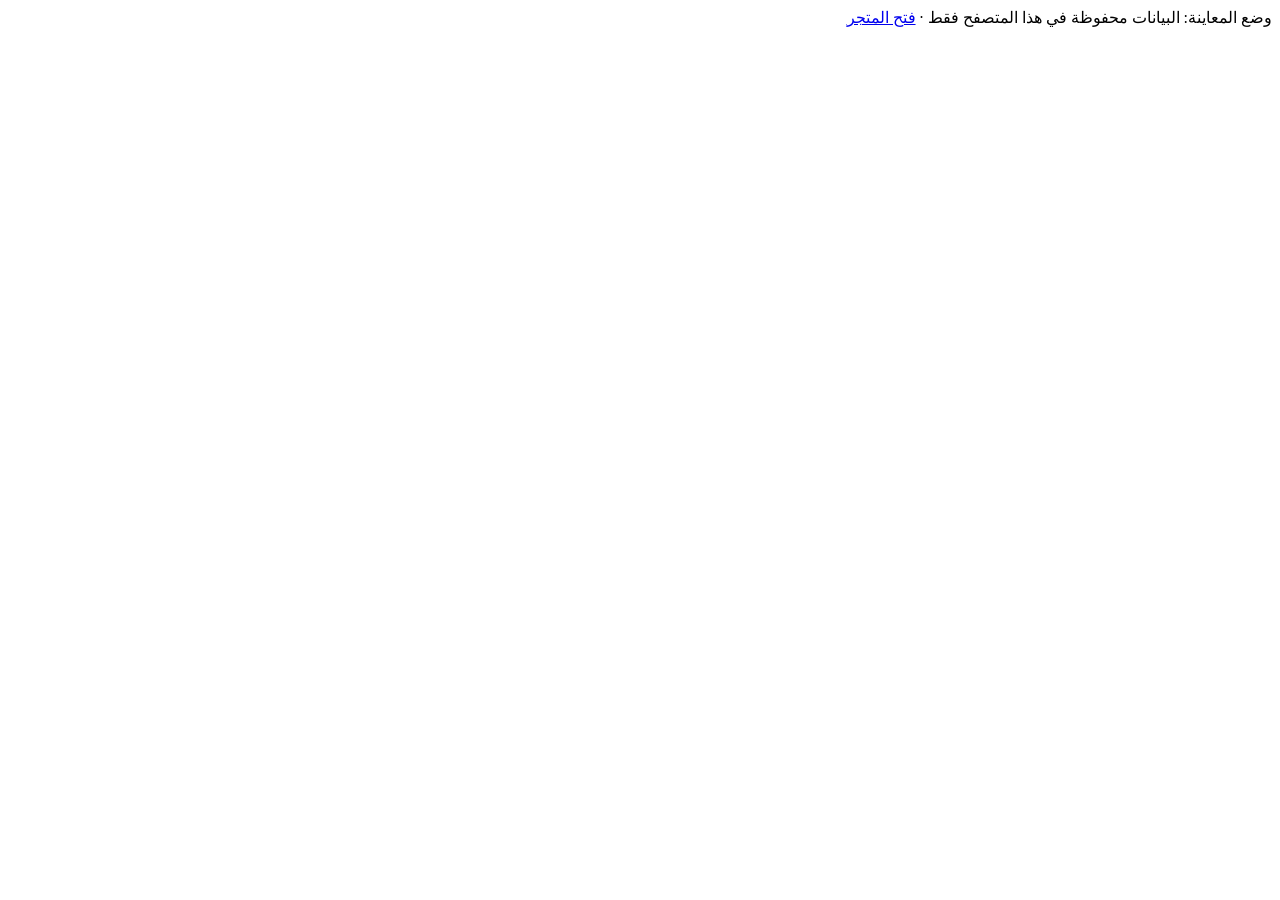
==== admin.html @ ce9045cd "Add files via upload" ====
<!DOCTYPE html>
<html lang="ar" dir="rtl">
<head>
<meta charset="utf-8">
<meta name="viewport" content="width=device-width, initial-scale=1">
<meta name="robots" content="noindex, nofollow">
<title>لوحة تحكم LUNÉ</title>
<link rel="icon" href="data:image/svg+xml,%3Csvg xmlns='http://www.w3.org/2000/svg' viewBox='0 0 64 64'%3E%3Crect width='64' height='64' rx='14' fill='%232B1F23'/%3E%3Ctext x='32' y='44' font-family='Georgia' font-size='34' text-anchor='middle' fill='%23F4DCDD'%3EL%3C/text%3E%3C/svg%3E">
<link rel="preconnect" href="https://fonts.googleapis.com">
<link rel="preconnect" href="https://fonts.gstatic.com" crossorigin>
<link rel="stylesheet" href="https://fonts.googleapis.com/css2?family=Alexandria:wght@300;400;500&family=IBM+Plex+Sans+Arabic:wght@400;500;600&family=Bodoni+Moda:wght@500&display=swap">
<link rel="stylesheet" href="assets/style.css">
<link rel="stylesheet" href="assets/admin.css">
<script src="config.js"></script>
</head>
<body class="adm">
<div id="previewBar" class="preview-bar hidden">وضع المعاينة: البيانات محفوظة في هذا المتصفح فقط · <a href="index.html">فتح المتجر</a></div>
<div id="app"><div class="loading"><div class="spin"></div></div></div>
<script type="module" src="js/admin.js"></script>
</body>
</html>
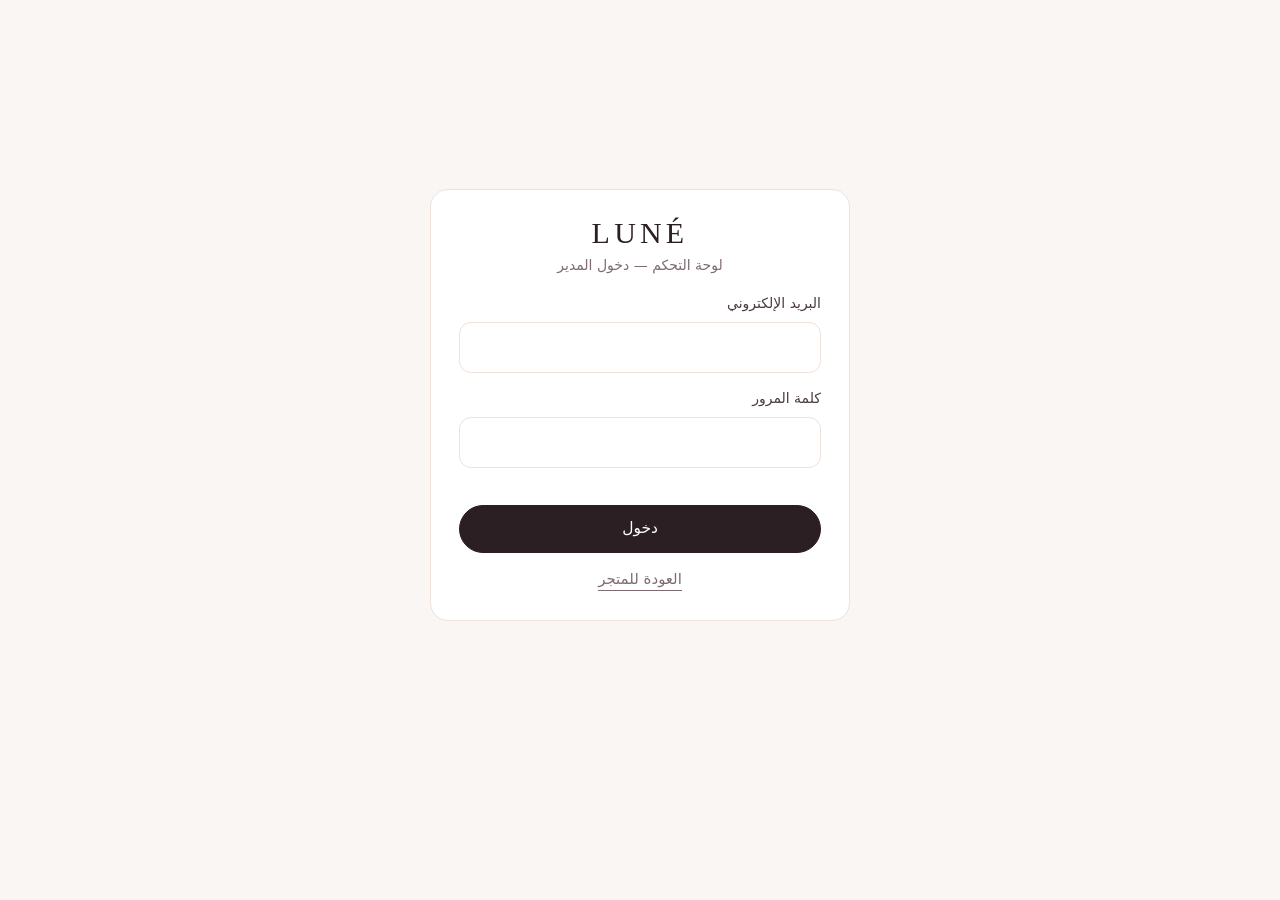
==== commit 26203308: "Update admin.html" ====
--- a/admin.html
+++ b/admin.html
@@ -9,13 +9,21 @@
 <link rel="preconnect" href="https://fonts.googleapis.com">
 <link rel="preconnect" href="https://fonts.gstatic.com" crossorigin>
 <link rel="stylesheet" href="https://fonts.googleapis.com/css2?family=Alexandria:wght@300;400;500&family=IBM+Plex+Sans+Arabic:wght@400;500;600&family=Bodoni+Moda:wght@500&display=swap">
-<link rel="stylesheet" href="assets/style.css">
-<link rel="stylesheet" href="assets/admin.css">
+<link rel="stylesheet" href="style.css">
+<link rel="stylesheet" href="admin.css">
 <script src="config.js"></script>
 </head>
 <body class="adm">
 <div id="previewBar" class="preview-bar hidden">وضع المعاينة: البيانات محفوظة في هذا المتصفح فقط · <a href="index.html">فتح المتجر</a></div>
 <div id="app"><div class="loading"><div class="spin"></div></div></div>
-<script type="module" src="js/admin.js"></script>
+<script>
+  window.addEventListener('error', e => {
+    document.getElementById('app').innerHTML = `<pre style="padding:20px;color:#900;background:#fff;white-space:pre-wrap;direction:ltr;text-align:left">ERROR: ${e.message}\n${e.filename || ''}:${e.lineno || ''}</pre>`;
+  });
+  window.addEventListener('unhandledrejection', e => {
+    document.getElementById('app').innerHTML = `<pre style="padding:20px;color:#900;background:#fff;white-space:pre-wrap;direction:ltr;text-align:left">PROMISE ERROR: ${e.reason?.message || e.reason}</pre>`;
+  });
+</script>
+  <script type="module" src="admin.js"></script>
 </body>
 </html>
--- a/style.css
+++ b/style.css
@@ -0,0 +1,275 @@
+/*
+VOICE: هادئ، فاخر، أنثوي — مساحات واسعة وتفاصيل دقيقة
+IDEA: واجهة بوتيك تجميل؛ رفوف زجاجات طلاء تحت ضوء هلال
+PICTURE: هلال وردي خلف زجاجات طلاء على منصة نود
+COLOUR: أبيض دافئ + نود + وردي غباري، الحبر بني-برقوقي داكن
+TYPE: Alexandria للعناوين، IBM Plex Sans Arabic للنص، Bodoni Moda للشعار
+*/
+:root {
+  color-scheme: light;
+  --bg: #FFFCFA; --paper: #FFFFFF; --nude: #EAD8CC; --nude-2: #F6EDE7; --nude-3: #FBF6F2;
+  --blush: #F4DCDD; --rose: #B76E7C; --rose-d: #96505F; --ink: #2B1F23; --ink-2: #4A3A3F;
+  --muted: #7E6C70; --line: #EEE2DB; --ok: #3F7D5C; --warn: #A86A1E; --bad: #B04646;
+  --r: 18px; --r-s: 12px; --shadow: 0 18px 40px -22px rgba(75, 40, 48, .28);
+  --f-head: "Alexandria", "IBM Plex Sans Arabic", system-ui, sans-serif;
+  --f-body: "IBM Plex Sans Arabic", system-ui, "Segoe UI", Tahoma, sans-serif;
+  --f-logo: "Bodoni Moda", "Didot", Georgia, serif;
+}
+*, *::before, *::after { box-sizing: border-box; min-width: 0; }
+html { scroll-behavior: smooth; scroll-padding-top: 90px; -webkit-text-size-adjust: 100%; }
+body { margin: 0; background: var(--bg); color: var(--ink); font: 16px/1.7 var(--f-body); overflow-x: clip; -webkit-font-smoothing: antialiased; }
+img { max-width: 100%; display: block; }
+a { color: inherit; text-decoration: none; }
+button, input, select, textarea { font: inherit; color: inherit; }
+h1, h2, h3, h4 { font-family: var(--f-head); font-weight: 400; line-height: 1.2; margin: 0 0 .5em; text-wrap: balance; }
+h1 { font-size: clamp(32px, 5.4vw, 58px); font-weight: 300; letter-spacing: -.01em; }
+h2 { font-size: clamp(24px, 3.2vw, 34px); font-weight: 300; }
+h3 { font-size: 19px; font-weight: 500; }
+p { margin: 0 0 1em; }
+.muted { color: var(--muted); }
+.small { font-size: 14px; }
+.ic { width: 22px; height: 22px; flex: none; }
+.wrap { max-width: 1240px; margin-inline: auto; padding-inline: max(4vw, 16px); }
+.band { padding-block: clamp(40px, 6vw, 88px); }
+.hidden { display: none !important; }
+:focus-visible { outline: 2px solid var(--rose); outline-offset: 2px; }
+@media (prefers-reduced-motion: reduce) { * { animation: none !important; transition: none !important; scroll-behavior: auto !important; } }
+
+/* أزرار وحقول */
+.btn { display: inline-flex; align-items: center; justify-content: center; gap: 8px; min-height: 48px; padding: 0 26px; border-radius: 999px; border: 1px solid var(--ink); background: var(--ink); color: #fff; cursor: pointer; font-weight: 500; font-size: 15.5px; transition: background .2s, color .2s, transform .15s; white-space: nowrap; }
+.btn:hover { background: var(--rose-d); border-color: var(--rose-d); }
+.btn:active { transform: scale(.98); }
+.btn[disabled] { opacity: .5; cursor: not-allowed; }
+.btn.ghost { background: transparent; color: var(--ink); border-color: var(--line); }
+.btn.ghost:hover { border-color: var(--ink); background: transparent; }
+.btn.light { background: #fff; color: var(--ink); border-color: #fff; }
+.btn.rose { background: var(--rose); border-color: var(--rose); }
+.btn.danger { background: var(--bad); border-color: var(--bad); }
+.btn.sm { min-height: 40px; padding: 0 16px; font-size: 14px; }
+.btn.block { width: 100%; }
+.icon-btn { display: inline-grid; place-items: center; width: 44px; height: 44px; border-radius: 50%; border: 0; background: transparent; cursor: pointer; position: relative; color: var(--ink); }
+.icon-btn:hover { background: var(--nude-2); }
+.badge-n { position: absolute; top: 4px; inset-inline-end: 2px; min-width: 18px; height: 18px; padding: 0 5px; border-radius: 9px; background: var(--rose); color: #fff; font-size: 11px; line-height: 18px; text-align: center; font-weight: 600; }
+.badge-n:empty, .badge-n[data-n="0"] { display: none; }
+
+label.f { display: block; margin-bottom: 14px; }
+label.f > span { display: block; font-size: 14px; color: var(--ink-2); margin-bottom: 6px; font-weight: 500; }
+.in, select.in, textarea.in { width: 100%; min-height: 48px; padding: 11px 14px; border: 1px solid var(--line); border-radius: var(--r-s); background: #fff; font-size: 16px; transition: border .15s; }
+textarea.in { min-height: 96px; resize: vertical; }
+.in:focus { outline: none; border-color: var(--rose); box-shadow: 0 0 0 3px rgba(183, 110, 124, .14); }
+.grid2 { display: grid; grid-template-columns: repeat(2, minmax(0, 1fr)); gap: 0 14px; }
+@media (max-width: 560px) { .grid2 { grid-template-columns: minmax(0, 1fr); } }
+.check { display: flex; align-items: center; gap: 10px; min-height: 44px; cursor: pointer; }
+.check input { width: 20px; height: 20px; accent-color: var(--rose); }
+.err { color: var(--bad); font-size: 14px; min-height: 1.2em; margin: 6px 0; }
+.row { display: flex; gap: 12px; align-items: center; flex-wrap: wrap; }
+.row-end { display: flex; gap: 10px; justify-content: flex-end; flex-wrap: wrap; margin-top: 18px; }
+.spacer { flex: 1; }
+
+/* شريط المعاينة */
+.preview-bar { background: var(--ink); color: #F6E9E4; font-size: 13.5px; text-align: center; padding: 8px 16px; }
+.preview-bar a { text-decoration: underline; }
+.announce { background: var(--blush); color: var(--ink-2); text-align: center; font-size: 13.5px; padding: 8px 16px; }
+
+/* الهيدر */
+.hdr { position: sticky; top: 0; z-index: 40; background: rgba(255, 252, 250, .92); backdrop-filter: blur(14px); -webkit-backdrop-filter: blur(14px); border-bottom: 1px solid var(--line); }
+.hdr-in { display: grid; grid-template-columns: 1fr auto 1fr; align-items: center; height: 72px; }
+.logo { font-family: var(--f-logo); font-size: 30px; letter-spacing: .14em; font-weight: 500; direction: ltr; justify-self: center; line-height: 1; }
+.logo small { display: block; font-family: var(--f-body); font-size: 10px; letter-spacing: .32em; text-align: center; color: var(--muted); margin-top: 4px; }
+.nav { display: flex; gap: 26px; font-size: 15px; }
+.nav a { padding: 6px 0; border-bottom: 1px solid transparent; }
+.nav a:hover, .nav a.on { border-color: var(--ink); }
+.hdr-tools { display: flex; justify-content: flex-end; gap: 2px; }
+.only-m { display: none; }
+@media (max-width: 860px) {
+  .nav { display: none; } .only-m { display: inline-grid; }
+  .hdr-in { height: 62px; } .logo { font-size: 24px; } .logo small { display: none; }
+  .hdr-tools .hide-m { display: none; }
+}
+
+/* القائمة الجانبية للجوال */
+.drawer-back { position: fixed; inset: 0; background: rgba(43, 31, 35, .35); z-index: 60; opacity: 0; pointer-events: none; transition: opacity .25s; }
+.drawer { position: fixed; top: 0; bottom: 0; inset-inline-start: 0; width: min(340px, 88vw); background: var(--bg); z-index: 61; transform: translateX(100%); transition: transform .3s ease; padding: 18px; display: flex; flex-direction: column; gap: 4px; overflow-y: auto; }
+.drawer.open { transform: none; } .drawer-back.open { opacity: 1; pointer-events: auto; }
+.drawer a { padding: 14px 6px; border-bottom: 1px solid var(--line); font-size: 17px; }
+.drawer .dhead { display: flex; justify-content: space-between; align-items: center; margin-bottom: 10px; }
+
+/* البحث */
+.search-pop { position: fixed; inset: 0; z-index: 70; background: rgba(255, 252, 250, .98); display: none; padding: 20px max(4vw, 16px); }
+.search-pop.open { display: block; }
+.search-pop form { max-width: 760px; margin: 8vh auto 0; display: flex; gap: 10px; align-items: center; border-bottom: 1px solid var(--ink); }
+.search-pop input { flex: 1; border: 0; background: transparent; font-size: clamp(22px, 4vw, 34px); padding: 14px 0; font-family: var(--f-head); font-weight: 300; outline: none; }
+.search-res { max-width: 760px; margin: 20px auto; display: grid; gap: 8px; }
+.search-res a { display: flex; gap: 14px; align-items: center; padding: 8px; border-radius: var(--r-s); }
+.search-res a:hover { background: var(--nude-2); }
+.search-res .th { width: 56px; aspect-ratio: 4/5; border-radius: 10px; overflow: hidden; background: var(--nude-2); flex: none; }
+
+/* الهيرو */
+.hero { background: linear-gradient(180deg, var(--nude-3), var(--bg)); overflow: hidden; }
+.hero-in { display: grid; grid-template-columns: minmax(0, 1fr) minmax(0, 1.05fr); align-items: center; gap: 24px; min-height: min(640px, 82vh); padding-block: 32px; }
+.hero h1 b { font-weight: 500; color: var(--rose-d); }
+.hero p.lead { font-size: 18px; color: var(--ink-2); max-width: 30em; }
+.hero-svg { width: 100%; height: auto; max-height: 600px; animation: rise 1.1s ease both; }
+@keyframes rise { from { opacity: 0; transform: translateY(18px); } to { opacity: 1; transform: none; } }
+.hero .eyebrow { font-family: var(--f-logo); direction: ltr; text-align: end; letter-spacing: .3em; color: var(--rose); font-size: 14px; margin-bottom: 14px; }
+@media (max-width: 760px) {
+  .hero-in { grid-template-columns: minmax(0, 1fr); min-height: 0; text-align: center; padding-block: 20px 36px; }
+  .hero-art { order: -1; max-width: 420px; margin-inline: auto; }
+  .hero .eyebrow { text-align: center; } .hero p.lead { margin-inline: auto; font-size: 16.5px; } .hero .row { justify-content: center; }
+}
+
+/* عناوين الأقسام */
+.sec-head { display: flex; justify-content: space-between; align-items: end; gap: 16px; margin-bottom: 26px; flex-wrap: wrap; }
+.sec-head h2 { margin: 0; }
+.link-u { border-bottom: 1px solid currentColor; padding-bottom: 2px; font-size: 15px; }
+
+/* التصنيفات */
+.cats { display: grid; grid-auto-flow: column; grid-auto-columns: minmax(150px, 1fr); gap: 14px; overflow-x: auto; scroll-snap-type: x mandatory; padding-bottom: 6px; scrollbar-width: none; }
+.cats::-webkit-scrollbar { display: none; }
+.cat { scroll-snap-align: start; position: relative; aspect-ratio: 3/4; border-radius: var(--r); overflow: hidden; background: var(--nude-2); display: flex; align-items: flex-end; }
+.cat img, .cat .ph { position: absolute; inset: 0; width: 100%; height: 100%; object-fit: cover; }
+.cat span { position: relative; width: 100%; padding: 40px 16px 16px; background: linear-gradient(transparent, rgba(43, 31, 35, .55)); color: #fff; font-family: var(--f-head); font-size: 18px; }
+.cat .ph + span, .cat.noimg span { background: none; color: var(--ink); }
+
+/* بطاقات المنتجات */
+.grid { display: grid; grid-template-columns: repeat(4, minmax(0, 1fr)); gap: 30px 20px; }
+@media (max-width: 1000px) { .grid { grid-template-columns: repeat(3, minmax(0, 1fr)); } }
+@media (max-width: 680px) { .grid { grid-template-columns: repeat(2, minmax(0, 1fr)); gap: 22px 12px; } }
+.card { position: relative; display: flex; flex-direction: column; }
+.card .media { position: relative; aspect-ratio: 4/5; border-radius: var(--r); overflow: hidden; background: var(--nude-2); }
+.card .media img { position: absolute; inset: 0; width: 100%; height: 100%; object-fit: cover; transition: opacity .5s, transform .8s; }
+.card .media img.alt { opacity: 0; }
+.card:hover .media img.alt { opacity: 1; }
+.card:hover .media img:first-child { transform: scale(1.03); }
+.ph { position: absolute; inset: 0; display: grid; place-items: center; background: radial-gradient(circle at 50% 38%, #FFF7F5, var(--nude-2) 70%); }
+.ph .bottle { width: 42%; height: auto; }
+.card .fav { position: absolute; top: 10px; inset-inline-end: 10px; background: rgba(255, 255, 255, .88); z-index: 2; }
+.fav.on { color: var(--rose); } .fav.on .ic { fill: var(--rose); }
+.card .quick { position: absolute; inset-inline: 10px; bottom: 10px; z-index: 2; opacity: 0; transform: translateY(6px); transition: .25s; }
+.card:hover .quick, .card:focus-within .quick { opacity: 1; transform: none; }
+@media (hover: none) { .card .quick { display: none; } }
+.card .meta { padding: 12px 2px 0; }
+.card .nm { font-size: 15.5px; line-height: 1.5; margin-bottom: 4px; }
+.price { font-weight: 600; font-size: 15.5px; white-space: nowrap; }
+.price s { color: var(--muted); font-weight: 400; margin-inline-start: 8px; font-size: 14px; }
+.tag { position: absolute; top: 12px; inset-inline-start: 12px; z-index: 2; background: #fff; color: var(--ink); font-size: 12px; padding: 4px 10px; border-radius: 999px; }
+.tag.sale { background: var(--rose); color: #fff; }
+
+/* شريط الطقوس */
+.ritual { background: var(--ink); color: #F4E7E2; }
+.ritual h2 { color: #fff; }
+.steps { display: grid; grid-template-columns: repeat(3, minmax(0, 1fr)); gap: 28px; margin-top: 30px; }
+.steps div { border-top: 1px solid rgba(255, 255, 255, .2); padding-top: 18px; }
+.steps b { display: block; font-family: var(--f-head); font-weight: 400; font-size: 20px; color: #fff; margin-bottom: 6px; }
+@media (max-width: 700px) { .steps { grid-template-columns: minmax(0, 1fr); gap: 18px; } }
+
+/* صفحة المتجر */
+.toolbar { display: flex; gap: 10px; flex-wrap: wrap; align-items: center; margin-bottom: 26px; }
+.chips { display: flex; gap: 8px; overflow-x: auto; scrollbar-width: none; flex: 1 1 100%; padding-bottom: 4px; }
+.chips::-webkit-scrollbar { display: none; }
+.chip { flex: none; min-height: 40px; padding: 0 18px; border: 1px solid var(--line); border-radius: 999px; background: #fff; cursor: pointer; font-size: 14.5px; }
+.chip.on { background: var(--ink); color: #fff; border-color: var(--ink); }
+.toolbar .in { min-height: 44px; width: auto; }
+.toolbar .q { flex: 1 1 220px; }
+.empty { text-align: center; padding: 60px 16px; color: var(--muted); }
+.empty .ph { position: relative; width: 140px; height: 170px; margin: 0 auto 16px; border-radius: 50%; }
+.empty h3 { color: var(--ink); font-family: var(--f-head); font-weight: 400; font-size: 22px; }
+
+/* صفحة المنتج */
+.pd { display: grid; grid-template-columns: minmax(0, 1.1fr) minmax(0, 1fr); gap: clamp(24px, 5vw, 64px); align-items: start; }
+.gallery { position: sticky; top: 92px; }
+.g-main { display: flex; overflow-x: auto; scroll-snap-type: x mandatory; border-radius: var(--r); scrollbar-width: none; background: var(--nude-2); }
+.g-main::-webkit-scrollbar { display: none; }
+.g-main > * { flex: 0 0 100%; scroll-snap-align: center; aspect-ratio: 4/5; position: relative; }
+.g-main img { width: 100%; height: 100%; object-fit: cover; }
+.g-thumbs { display: flex; gap: 10px; margin-top: 12px; overflow-x: auto; }
+.g-thumbs button { flex: none; width: 70px; aspect-ratio: 4/5; border-radius: 10px; overflow: hidden; border: 1px solid var(--line); padding: 0; cursor: pointer; background: var(--nude-2); }
+.g-thumbs button.on { border-color: var(--ink); }
+.g-thumbs img { width: 100%; height: 100%; object-fit: cover; }
+.pd .crumb { font-size: 13.5px; color: var(--muted); margin-bottom: 12px; }
+.pd .price { font-size: 22px; }
+.stock { font-size: 14px; margin: 10px 0 20px; }
+.stock.s-low { color: var(--warn); } .stock.s-out { color: var(--bad); } .stock.s-in { color: var(--ok); }
+.qty { display: inline-flex; align-items: center; border: 1px solid var(--line); border-radius: 999px; height: 48px; background: #fff; }
+.qty button { width: 44px; height: 44px; border: 0; background: none; cursor: pointer; display: grid; place-items: center; }
+.qty input { width: 40px; text-align: center; border: 0; background: none; font-size: 16px; -moz-appearance: textfield; }
+.qty input::-webkit-outer-spin-button, .qty input::-webkit-inner-spin-button { -webkit-appearance: none; }
+.buy { display: flex; gap: 10px; flex-wrap: wrap; }
+.buy .btn:not(.icon-btn) { flex: 1 1 180px; }
+.desc { margin-top: 30px; padding-top: 24px; border-top: 1px solid var(--line); white-space: pre-line; color: var(--ink-2); }
+@media (max-width: 800px) { .pd { grid-template-columns: minmax(0, 1fr); } .gallery { position: static; margin-inline: calc(-1 * max(4vw, 16px)); } .g-main { border-radius: 0; } .g-thumbs { padding-inline: max(4vw, 16px); } }
+
+/* السلة والدفع */
+.two { display: grid; grid-template-columns: minmax(0, 1.5fr) minmax(0, 1fr); gap: clamp(20px, 4vw, 48px); align-items: start; }
+@media (max-width: 860px) { .two { grid-template-columns: minmax(0, 1fr); } }
+.panel { background: #fff; border: 1px solid var(--line); border-radius: var(--r); padding: clamp(18px, 3vw, 28px); }
+.sum-box { position: sticky; top: 92px; background: var(--nude-3); border: 1px solid var(--line); border-radius: var(--r); padding: 24px; }
+.line { display: grid; grid-template-columns: 88px minmax(0, 1fr) auto; gap: 14px; padding: 16px 0; border-bottom: 1px solid var(--line); align-items: center; }
+.line .th { aspect-ratio: 4/5; border-radius: 12px; overflow: hidden; background: var(--nude-2); position: relative; }
+.line .th img { width: 100%; height: 100%; object-fit: cover; }
+.line .qty { height: 40px; margin-top: 8px; } .line .qty button { width: 36px; height: 38px; }
+.sum-row { display: flex; justify-content: space-between; gap: 12px; padding: 7px 0; font-size: 15px; }
+.sum-row.total { border-top: 1px solid var(--line); margin-top: 8px; padding-top: 14px; font-size: 18px; font-weight: 600; }
+.sum-row .disc { color: var(--rose-d); }
+.coupon { display: flex; gap: 8px; margin: 14px 0; } .coupon .in { min-height: 44px; }
+.opt { display: flex; gap: 12px; align-items: flex-start; padding: 14px 16px; border: 1px solid var(--line); border-radius: var(--r-s); margin-bottom: 10px; cursor: pointer; background: #fff; }
+.opt:has(input:checked) { border-color: var(--ink); background: var(--nude-3); }
+.opt input { margin-top: 5px; accent-color: var(--ink); width: 18px; height: 18px; }
+.opt.disabled { opacity: .55; cursor: not-allowed; }
+.opt .spacer + b { white-space: nowrap; }
+.step-t { display: flex; align-items: center; gap: 10px; margin: 6px 0 16px; font-family: var(--f-head); font-size: 19px; }
+.step-t i { font-style: normal; width: 30px; height: 30px; border-radius: 50%; background: var(--ink); color: #fff; display: grid; place-items: center; font-size: 14px; }
+.mini-line { display: flex; gap: 10px; align-items: center; padding: 8px 0; font-size: 14.5px; }
+.mini-line .th { width: 48px; aspect-ratio: 4/5; border-radius: 8px; overflow: hidden; background: var(--nude-2); position: relative; flex: none; }
+.mini-line .th img { width: 100%; height: 100%; object-fit: cover; }
+.mini-line .ph .bottle { width: 60%; }
+
+/* نجاح الطلب */
+.done { max-width: 640px; margin: 0 auto; text-align: center; }
+.done .tick { width: 76px; height: 76px; border-radius: 50%; background: var(--blush); color: var(--rose-d); display: grid; place-items: center; margin: 0 auto 18px; }
+.done .tick .ic { width: 36px; height: 36px; }
+.done .panel { text-align: start; margin-top: 24px; }
+
+/* الحساب */
+.auth { max-width: 460px; margin: 0 auto; }
+.tabs { display: flex; border-bottom: 1px solid var(--line); margin-bottom: 22px; }
+.tabs button { flex: 1; min-height: 48px; background: none; border: 0; border-bottom: 2px solid transparent; cursor: pointer; font-size: 16px; color: var(--muted); }
+.tabs button.on { border-color: var(--ink); color: var(--ink); }
+.order-card { border: 1px solid var(--line); border-radius: var(--r-s); padding: 16px; margin-bottom: 12px; background: #fff; }
+.st { display: inline-block; font-size: 12.5px; padding: 3px 10px; border-radius: 999px; background: var(--nude-2); color: var(--ink-2); white-space: nowrap; }
+.st.pending { background: #FBEFD9; color: #8A5A12; } .st.confirmed, .st.processing { background: #E6EEF7; color: #2D5784; }
+.st.shipped { background: #EEE6F6; color: #5E3D86; } .st.delivered, .st.paid { background: #E1F0E7; color: #2F6B4B; }
+.st.cancelled, .st.failed { background: #F7E1E1; color: #973B3B; }
+
+/* الفوتر */
+.ftr { background: var(--nude-3); border-top: 1px solid var(--line); margin-top: 40px; }
+.ftr-in { display: grid; grid-template-columns: 1.4fr 1fr 1fr; gap: 30px; padding-block: 48px 26px; }
+.ftr h4 { font-size: 15px; font-weight: 500; margin-bottom: 12px; }
+.ftr a { display: block; padding: 5px 0; color: var(--ink-2); font-size: 14.5px; }
+.ftr .copy { border-top: 1px solid var(--line); padding: 18px 0 26px; font-size: 13px; color: var(--muted); display: flex; justify-content: space-between; flex-wrap: wrap; gap: 10px; }
+@media (max-width: 700px) { .ftr-in { grid-template-columns: minmax(0, 1fr); gap: 18px; } }
+
+/* نوافذ وتنبيهات */
+.toasts { position: fixed; bottom: 20px; inset-inline: 0; display: grid; justify-items: center; gap: 8px; z-index: 200; pointer-events: none; padding: 0 16px; }
+.toast { background: var(--ink); color: #fff; padding: 12px 20px; border-radius: 999px; font-size: 14.5px; box-shadow: var(--shadow); transition: opacity .4s, transform .4s; max-width: 92vw; }
+.toast.bad { background: var(--bad); } .toast.out { opacity: 0; transform: translateY(8px); }
+.modal-back { position: fixed; inset: 0; background: rgba(43, 31, 35, .4); z-index: 100; display: grid; place-items: center; padding: 16px; overflow-y: auto; }
+.modal { background: var(--bg); border-radius: var(--r); width: min(760px, 100%); padding: clamp(18px, 3vw, 30px); box-shadow: var(--shadow); max-height: calc(100vh - 32px); overflow-y: auto; }
+.modal.small { width: min(420px, 100%); }
+.modal-h { display: flex; justify-content: space-between; align-items: center; margin-bottom: 14px; gap: 10px; }
+.modal-h h3 { margin: 0; font-size: 21px; font-weight: 400; }
+.confirm-text { font-size: 17px; margin: 6px 0 4px; }
+@media (max-width: 600px) { .modal-back { padding: 0; place-items: end stretch; } .modal { border-radius: var(--r) var(--r) 0 0; max-height: 94vh; } }
+.loading { display: grid; place-items: center; min-height: 40vh; color: var(--muted); }
+.spin { width: 30px; height: 30px; border: 2px solid var(--line); border-top-color: var(--rose); border-radius: 50%; animation: sp 0.8s linear infinite; }
+@keyframes sp { to { transform: rotate(360deg); } }
+
+/* اختيار المقاس */
+.sizes { margin: 4px 0 18px; }
+.sz-l { font-size: 14.5px; color: var(--ink-2); margin-bottom: 10px; }
+.sz-l b { color: var(--ink); font-weight: 600; direction: ltr; unicode-bidi: isolate; }
+.sz-opts { display: flex; gap: 10px; flex-wrap: wrap; }
+.sz { min-width: 56px; min-height: 48px; padding: 0 16px; border: 1px solid var(--line); border-radius: 999px; background: #fff; cursor: pointer; font-size: 15px; font-weight: 500; direction: ltr; }
+.sz:hover { border-color: var(--ink); }
+.sz.on { background: var(--ink); color: #fff; border-color: var(--ink); }
+.sizes .err { margin-top: 8px; }
--- a/admin.css
+++ b/admin.css
@@ -0,0 +1,85 @@
+/* لوحة التحكم */
+body.adm { background: #FAF6F3; }
+.login { min-height: 90vh; display: grid; place-items: center; padding: 20px; }
+.login .panel { width: min(420px, 100%); }
+.login .logo { display: block; text-align: center; margin-bottom: 6px; }
+.shell { display: grid; grid-template-columns: 250px minmax(0, 1fr); min-height: 100vh; }
+.side { background: var(--ink); color: #EFE2DD; padding: 22px 14px; position: sticky; top: 0; height: 100vh; display: flex; flex-direction: column; gap: 4px; }
+.side .logo { color: #fff; font-size: 26px; justify-self: start; padding: 0 12px 18px; }
+.side .logo small { color: #B9A5A8; text-align: start; }
+.side a { display: flex; align-items: center; gap: 12px; padding: 12px; border-radius: 12px; font-size: 15px; color: #E5D6D1; }
+.side a:hover { background: rgba(255, 255, 255, .06); }
+.side a.on { background: #fff; color: var(--ink); }
+.side .foot { margin-top: auto; border-top: 1px solid rgba(255, 255, 255, .12); padding-top: 12px; font-size: 13px; color: #B9A5A8; }
+.side .foot button { color: #fff; background: none; border: 0; cursor: pointer; padding: 10px 12px; display: flex; gap: 10px; align-items: center; width: 100%; border-radius: 12px; }
+.side .foot button:hover { background: rgba(255, 255, 255, .06); }
+.pane { padding: clamp(18px, 3vw, 36px); max-width: 1200px; width: 100%; }
+.pane-h { display: flex; justify-content: space-between; align-items: center; gap: 12px; flex-wrap: wrap; margin-bottom: 22px; }
+.pane-h h1 { font-size: clamp(24px, 3vw, 32px); margin: 0; font-weight: 400; }
+.mtabs { display: none; }
+@media (max-width: 900px) {
+  .shell { grid-template-columns: minmax(0, 1fr); }
+  .side { display: none; }
+  .mtop { display: flex; align-items: center; justify-content: space-between; padding: 10px 16px; background: var(--ink); color: #fff; position: sticky; top: 0; z-index: 30; }
+  .mtop .logo { color: #fff; font-size: 22px; }
+  .mtabs { display: flex; gap: 6px; overflow-x: auto; padding: 10px 16px; background: #fff; border-bottom: 1px solid var(--line); scrollbar-width: none; position: sticky; top: 60px; z-index: 29; }
+  .mtabs::-webkit-scrollbar { display: none; }
+  .mtabs a { flex: none; padding: 8px 14px; border-radius: 999px; font-size: 14px; border: 1px solid var(--line); }
+  .mtabs a.on { background: var(--ink); color: #fff; border-color: var(--ink); }
+}
+@media (min-width: 901px) { .mtop { display: none; } }
+.mtop button { color: #fff; }
+
+.stats { display: grid; grid-template-columns: repeat(4, minmax(0, 1fr)); gap: 14px; margin-bottom: 18px; }
+@media (max-width: 900px) { .stats { grid-template-columns: repeat(2, minmax(0, 1fr)); } }
+.stat { background: #fff; border: 1px solid var(--line); border-radius: var(--r); padding: 18px; }
+.stat .k { font-size: 13.5px; color: var(--muted); }
+.stat .v { font-family: var(--f-head); font-size: clamp(22px, 3vw, 30px); margin-top: 4px; white-space: nowrap; }
+.chart { display: flex; align-items: flex-end; gap: 3px; height: 160px; padding-top: 10px; border-bottom: 1px solid var(--line); }
+.chart .b { flex: 1; background: var(--blush); border-radius: 4px 4px 0 0; min-height: 2px; position: relative; }
+.chart .b:hover { background: var(--rose); }
+.chart .b span { display: none; position: absolute; bottom: 100%; left: 50%; transform: translateX(-50%); background: var(--ink); color: #fff; font-size: 12px; padding: 4px 8px; border-radius: 6px; white-space: nowrap; margin-bottom: 4px; z-index: 3; }
+.chart .b:hover span { display: block; }
+.dash2 { display: grid; grid-template-columns: repeat(2, minmax(0, 1fr)); gap: 14px; margin-top: 14px; }
+@media (max-width: 800px) { .dash2 { grid-template-columns: minmax(0, 1fr); } }
+.kv { display: flex; justify-content: space-between; gap: 10px; padding: 9px 0; border-bottom: 1px solid var(--line); font-size: 14.5px; }
+.kv:last-child { border: 0; }
+
+.tbl { background: #fff; border: 1px solid var(--line); border-radius: var(--r); overflow: hidden; }
+.tr { display: grid; gap: 12px; align-items: center; padding: 12px 16px; border-bottom: 1px solid var(--line); }
+.tr:last-child { border: 0; }
+.tr.head { background: var(--nude-3); font-size: 13px; color: var(--muted); padding-block: 10px; }
+.tr.click { cursor: pointer; } .tr.click:hover { background: var(--nude-3); }
+.t-prod { grid-template-columns: 56px minmax(0, 2fr) 1fr 0.8fr 0.9fr 96px; }
+.t-ord { grid-template-columns: 80px minmax(0, 1.6fr) 1fr 1fr 1fr 1.1fr; }
+.thumb { width: 56px; aspect-ratio: 4/5; border-radius: 10px; overflow: hidden; background: var(--nude-2); position: relative; }
+.thumb img { width: 100%; height: 100%; object-fit: cover; }
+.thumb .ph .bottle { width: 60%; }
+.num { white-space: nowrap; font-variant-numeric: tabular-nums; }
+.acts { display: flex; gap: 2px; justify-content: flex-end; }
+.lbl-m { display: none; }
+@media (max-width: 760px) {
+  .tr.head { display: none; }
+  .t-prod { grid-template-columns: 56px minmax(0, 1fr) auto; grid-template-areas: "im nm ac" "im pr ac" "im st ac"; row-gap: 2px; }
+  .t-prod > :nth-child(1) { grid-area: im; } .t-prod > :nth-child(2) { grid-area: nm; } .t-prod > :nth-child(3) { grid-area: pr; }
+  .t-prod > :nth-child(4) { grid-area: st; } .t-prod > :nth-child(5) { display: none; } .t-prod > :nth-child(6) { grid-area: ac; }
+  .t-ord { grid-template-columns: minmax(0, 1fr) auto; row-gap: 4px; }
+  .t-ord > :nth-child(3), .t-ord > :nth-child(5) { display: none; }
+  .lbl-m { display: inline; color: var(--muted); }
+}
+.pill { display: inline-block; font-size: 12.5px; padding: 3px 10px; border-radius: 999px; background: var(--nude-2); white-space: nowrap; }
+.pill.on { background: #E1F0E7; color: #2F6B4B; } .pill.off { background: #EFE9E7; color: var(--muted); }
+.pill.low { background: #FBEFD9; color: #8A5A12; } .pill.out { background: #F7E1E1; color: #973B3B; }
+
+.imgs { display: grid; grid-template-columns: repeat(auto-fill, minmax(100px, 1fr)); gap: 10px; margin-bottom: 10px; }
+.imgs .it { position: relative; aspect-ratio: 4/5; border-radius: 12px; overflow: hidden; background: var(--nude-2); border: 1px solid var(--line); }
+.imgs .it img { width: 100%; height: 100%; object-fit: cover; }
+.imgs .it.main { outline: 2px solid var(--ink); outline-offset: 2px; }
+.imgs .it .x { position: absolute; top: 6px; inset-inline-end: 6px; width: 32px; height: 32px; border-radius: 50%; background: rgba(255, 255, 255, .92); border: 0; cursor: pointer; display: grid; place-items: center; }
+.imgs .it .mk { position: absolute; bottom: 6px; inset-inline: 6px; font-size: 11.5px; min-height: 28px; border-radius: 999px; border: 0; background: rgba(255, 255, 255, .92); cursor: pointer; }
+.imgs .it .mk[disabled] { background: var(--ink); color: #fff; }
+.upload { display: flex; align-items: center; justify-content: center; gap: 10px; border: 1.5px dashed var(--nude); border-radius: var(--r-s); padding: 18px; cursor: pointer; color: var(--ink-2); background: #fff; text-align: center; }
+.upload:hover { border-color: var(--rose); }
+.upload input { display: none; }
+.sel-status { min-height: 44px; }
+.denied { max-width: 480px; margin: 12vh auto; text-align: center; padding: 20px; }
